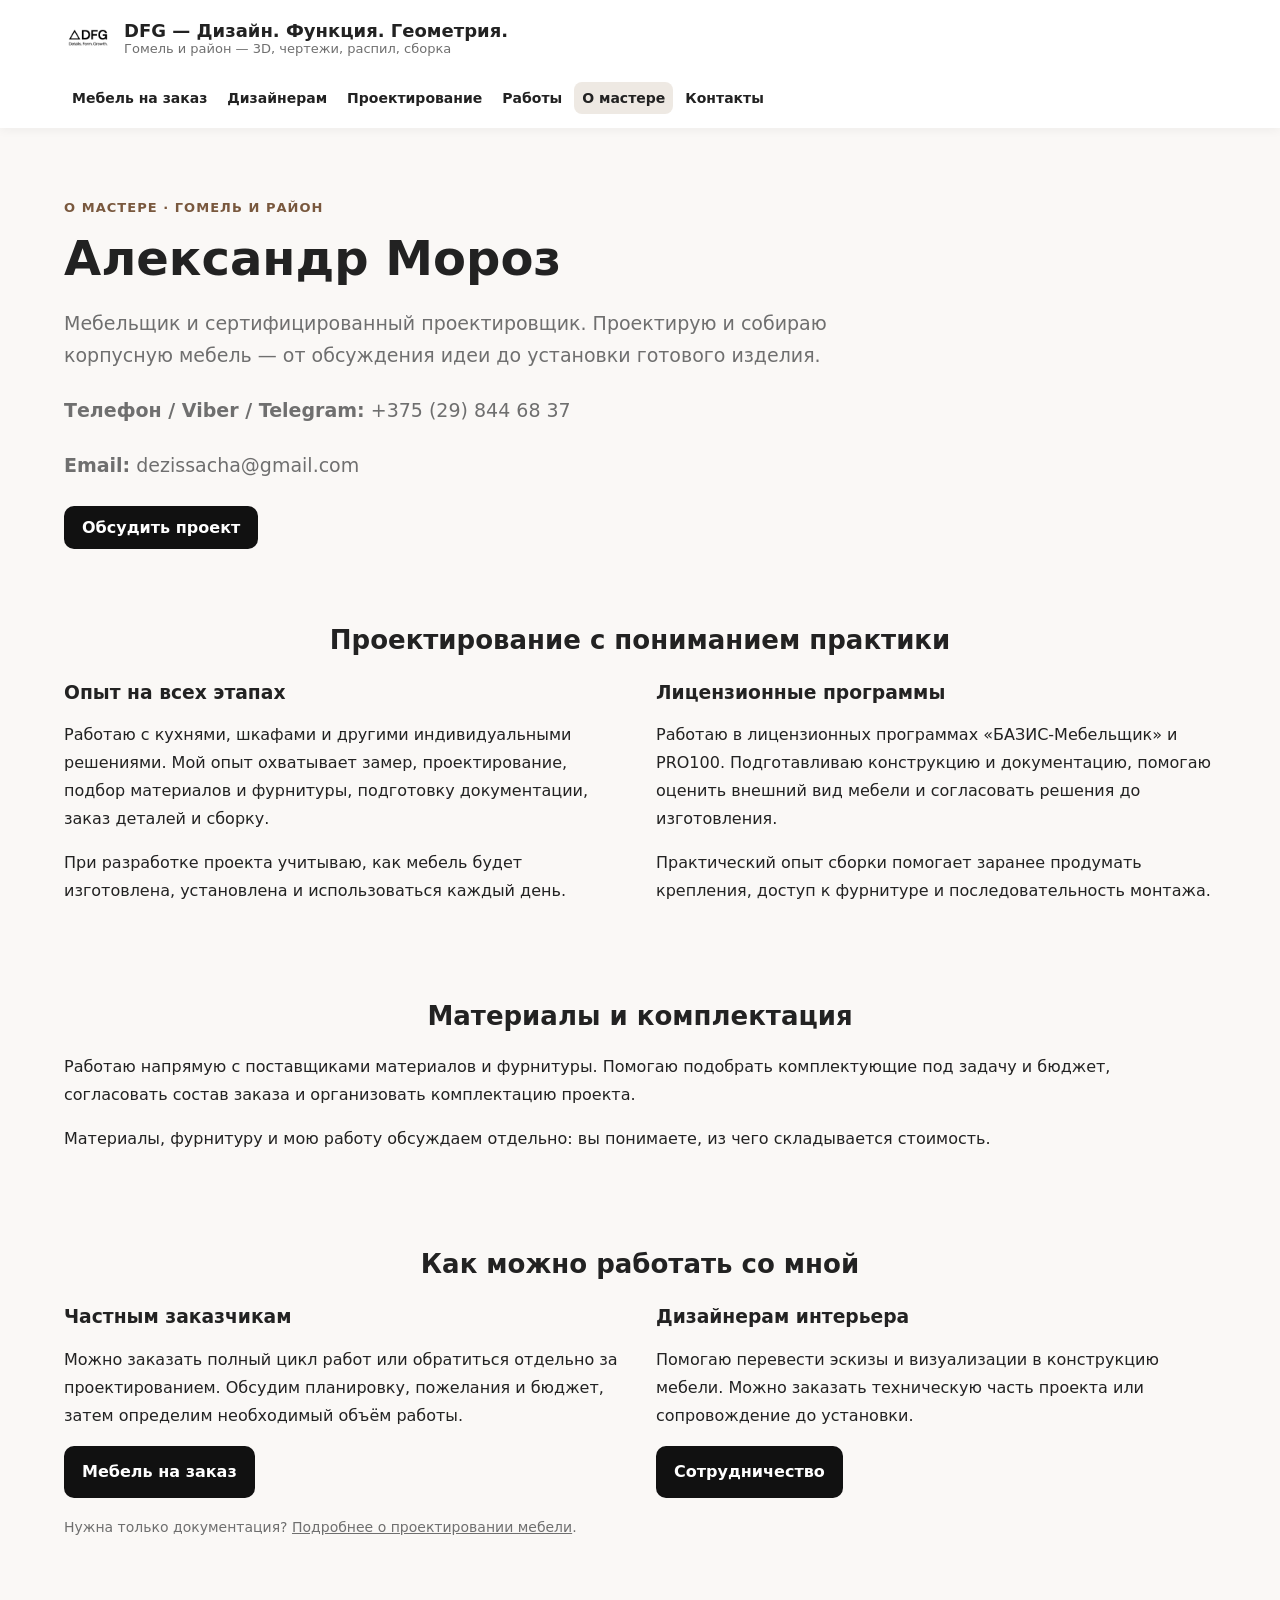
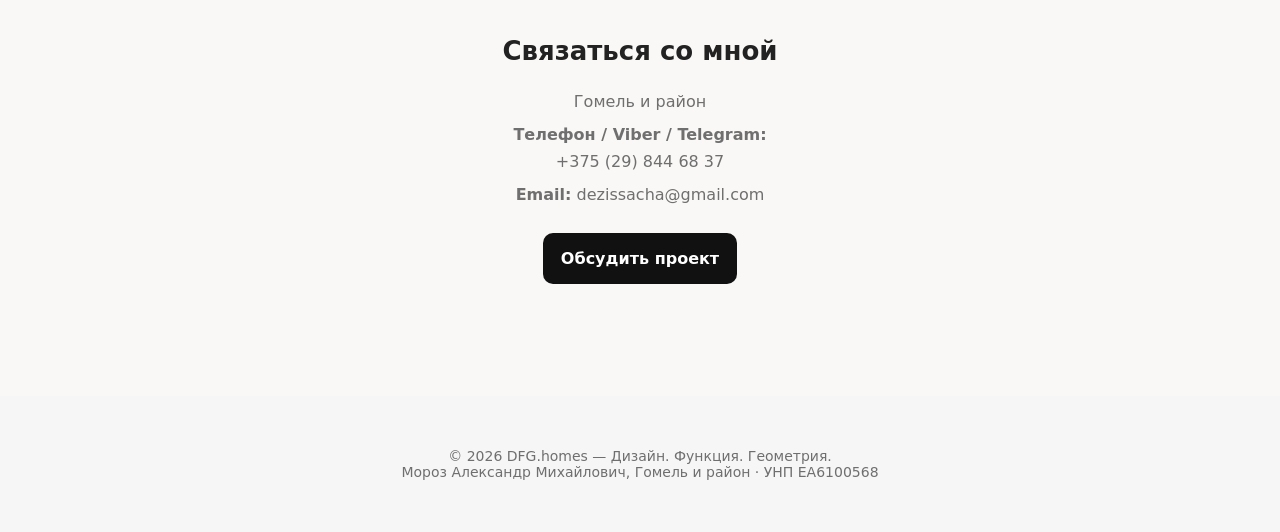
==== site/about.html @ 0e9fcd1b "Restore direct contact navigation and prominent profile contacts" ====
<!doctype html>
<html lang="ru">
<head>
  <meta charset="utf-8" />
  <meta name="viewport" content="width=device-width,initial-scale=1" />
  <title>О мастере и контакты — DFG.homes</title>
  <meta name="description" content="Александр Мороз — мебельщик и сертифицированный проектировщик. Проектирование и сборка мебели в Гомеле и районе. Контакты и подход к работе." />

  <meta name="keywords" content="кухни Гомель, мебель под заказ, кухни на заказ Гомель, корпусная мебель, дизайн кухни, распил, сборка мебели, МДФ, мебель МДФ">

  <meta property="og:title" content="О мастере и контакты — DFG.homes">
  <meta property="og:description" content="Александр Мороз — мебельщик и сертифицированный проектировщик. Проектирование и сборка мебели в Гомеле и районе. Контакты и подход к работе.">
  <meta property="og:image" content="https://dfg.homes/img/dfg_logo.png">
  <meta property="og:url" content="https://dfg.homes/about.html">
  <meta property="og:type" content="website">
  <meta name="robots" content="noindex, follow">

  <!-- favicon -->
  <link rel="icon" type="image/png" href="/favicon-96x96.png" sizes="96x96" />
  <link rel="icon" type="image/svg+xml" href="/favicon.svg" />
  <link rel="shortcut icon" href="/favicon.ico" />
  <link rel="apple-touch-icon" sizes="180x180" href="/apple-touch-icon.png" />

  <script type="application/ld+json">
  {
    "@context": "https://schema.org",
    "@type": "LocalBusiness",
    "name": "DFG — Кухни на заказ в Гомеле",
    "image": "https://dfg.homes/img/dfg_logo.png",
    "url": "https://dfg.homes",
    "telephone": "+375298446837",
    "address": {
      "@type": "PostalAddress",
      "addressLocality": "Гомель",
      "addressCountry": "BY"
    },
    "priceRange": "$$",
    "description": "Индивидуальные кухни и корпусная мебель на заказ: проектирование, распил, сборка. Работаем в Гомеле и районе.",
    "openingHours": "Mo-Sa 08:00-22:00"
  }
  </script>

  <link rel="stylesheet" href="style.css?v=9d75a721176b">
</head>

<body>
<header>
  <div class="header-inner container">
    <a class="brand" href="index.html" aria-label="DFG — на главную">
      <img src="img/dfg_logo.png" alt="DFG — Дизайн. Функция. Геометрия.">
      <div>
        <div class="title">DFG — Дизайн. Функция. Геометрия.</div>
        <div class="subtitle">Гомель и район — 3D, чертежи, распил, сборка</div>
      </div>
    </a>
    <nav aria-label="Основная навигация">
      <a href="custom.html">Мебель на заказ</a>
      <a href="designers.html">Дизайнерам</a>
      <a href="design.html">Проектирование</a>
      <a href="index.html#portfolio">Работы</a>
      <a href="about.html" aria-current="page">О мастере</a>
      <a href="#contact">Контакты</a>
    </nav>
  </div>
</header>
<main class="container">
  <section class="page-intro">
    <p class="eyebrow">О мастере · Гомель и район</p>
    <h1>Александр Мороз</h1>
    <p>Мебельщик и сертифицированный проектировщик. Проектирую и собираю корпусную мебель — от обсуждения идеи до установки готового изделия.</p>
    <div class="copy">
      <p><strong>Телефон / Viber / Telegram:</strong> <a href="tel:+375298446837">+375 (29) 844 68 37</a></p>
      <p><strong>Email:</strong> <a href="mailto:dezissacha@gmail.com">dezissacha@gmail.com</a></p>
    </div>
    <a class="btn" href="#contact">Обсудить проект</a>
  </section>

  <section aria-labelledby="experience-title">
    <h2 id="experience-title">Проектирование с пониманием практики</h2>
    <div class="two-column copy">
      <div>
        <h3>Опыт на всех этапах</h3>
        <p>Работаю с кухнями, шкафами и другими индивидуальными решениями. Мой опыт охватывает замер, проектирование, подбор материалов и фурнитуры, подготовку документации, заказ деталей и сборку.</p>
        <p>При разработке проекта учитываю, как мебель будет изготовлена, установлена и использоваться каждый день.</p>
      </div>
      <div>
        <h3>Лицензионные программы</h3>
        <p>Работаю в лицензионных программах «БАЗИС-Мебельщик» и PRO100. Подготавливаю конструкцию и документацию, помогаю оценить внешний вид мебели и согласовать решения до изготовления.</p>
        <p>Практический опыт сборки помогает заранее продумать крепления, доступ к фурнитуре и последовательность монтажа.</p>
      </div>
    </div>
  </section>

  <section aria-labelledby="suppliers-title">
    <h2 id="suppliers-title">Материалы и комплектация</h2>
    <div class="copy">
      <p>Работаю напрямую с поставщиками материалов и фурнитуры. Помогаю подобрать комплектующие под задачу и бюджет, согласовать состав заказа и организовать комплектацию проекта.</p>
      <p>Материалы, фурнитуру и мою работу обсуждаем отдельно: вы понимаете, из чего складывается стоимость.</p>
    </div>
  </section>

  <section aria-labelledby="formats-title">
    <h2 id="formats-title">Как можно работать со мной</h2>
    <div class="two-column copy">
      <div>
        <h3>Частным заказчикам</h3>
        <p>Можно заказать полный цикл работ или обратиться отдельно за проектированием. Обсудим планировку, пожелания и бюджет, затем определим необходимый объём работы.</p>
        <p><a class="btn" href="custom.html">Мебель на заказ</a></p>
      </div>
      <div>
        <h3>Дизайнерам интерьера</h3>
        <p>Помогаю перевести эскизы и визуализации в конструкцию мебели. Можно заказать техническую часть проекта или сопровождение до установки.</p>
        <p><a class="btn" href="designers.html">Сотрудничество</a></p>
      </div>
    </div>
    <p class="note">Нужна только документация? <a href="design.html"><u>Подробнее о проектировании мебели</u></a>.</p>
  </section>
<section id="contact">
    <h2>Связаться со мной</h2>
    <div class="contact-wrap">
      <p>Гомель и район</p>
      <p><strong>Телефон / Viber / Telegram:</strong><br> <a href="tel:+375298446837">+375 (29) 844 68 37</a>
</p>
      <p><strong>Email:</strong> <a href="mailto:dezissacha@gmail.com">dezissacha@gmail.com</a>
</p>

      <button class="btn" id="open-form" style="margin-top:18px;">Обсудить проект</button>
    </div>
  </section>
</main>
<!-- MODAL -->
<div id="callback-modal" class="modal" role="dialog" aria-modal="true" aria-label="Заказать звонок">
  <div class="modal-content">

    <div class="modal-header">Заказать звонок</div>
    <button class="modal-close" id="close-form" aria-label="Закрыть">×</button>

    <h3 id="modal-title" style="display:none;">
</h3>
    <div id="modal-message" style="display:none; text-align:center; font-size:17px; margin-bottom:12px;">
</div>

    <form id="callback-form" class="modal-form">
        <input type="hidden" name="access_key" value="6b357ccf-6173-467a-af4d-17d873c3c2f2">
        <input type="text" name="name" id="name-field" aria-label="Ваше имя" autocomplete="name" placeholder="Ваше имя">
        <input type="tel" name="phone" id="phone-input" aria-label="Ваш телефон" autocomplete="tel" placeholder="Ваш телефон" required>
        <div id="phone-error" style="display:none; color:#b00020; font-size:14px; margin-top:-8px; margin-bottom:8px;">
</div>
        <textarea aria-label="Комментарий" name="message" placeholder="Комментарий" maxlength="10000"></textarea>
    </form>

    <div class="modal-submit-bar">
        <button id="submit-btn" type="submit" form="callback-form" class="btn submit-btn">Отправить</button>
        <button id="close-after-submit" class="btn" style="display:none;">Закрыть</button>
    </div>

  </div>
</div>

<footer>
  <div class="container">
    © 2026 DFG.homes — Дизайн. Функция. Геометрия.<br>
    Мороз Александр Михайлович, Гомель и район · УНП EA6100568
  </div>
</footer>

<script src="site.js?v=1a0e7bea8376" defer></script>
</body>
</html>
---- site/style.css ----
:root{
      --bg:#faf8f6;
      --text:#222;
      --muted:#6f6f6f;
      --accent:#111;
      --maxw:1200px;
    }
    *{box-sizing:border-box;margin:0;padding:0}
    body{font-family:Inter, system-ui, -apple-system, "Segoe UI", Roboto, "Helvetica Neue", Arial; color:var(--text); background:var(--bg);}
    a{color:inherit;text-decoration:none}

    .container{max-width:var(--maxw);margin:0 auto;padding:24px;}

    /* HEADER */
    header{position:fixed;top:0;left:0;right:0;background:rgba(255,255,255,0.97);backdrop-filter:blur(8px);box-shadow:0 2px 10px rgba(0,0,0,0.05);z-index:40;}
    .header-inner{display:flex;align-items:center;justify-content:space-between;gap:20px;max-width:var(--maxw);margin:0 auto;padding:14px 24px;}
    .brand{display:flex;align-items:center;gap:12px;flex:1;}
    .brand img{height:48px;width:auto;}
    .brand .title{font-weight:700;font-size:18px;}
    .brand .subtitle{font-size:13px;color:var(--muted);}
    nav{display:flex;gap:12px;align-items:center;flex-wrap:wrap;justify-content:flex-end;}
    nav a{padding:8px 12px;border-radius:8px;font-weight:600;}

    @media (max-width: 700px) {
      .header-inner {
        flex-direction: column;
        align-items: center;
        text-align: center;
        gap: 10px;
      }

      nav {
        justify-content: center;
        width: 100%;
      }

      nav a {
        padding: 6px 10px;
        font-size: 16px;
      }

      .brand {
        justify-content: center;
      }
    }

    /* HERO */
    .hero{height:88vh;min-height:520px;display:flex;align-items:center;position:relative;color:#fff;margin-top:84px;}
    .hero-bg{position:absolute;inset:0;background-size:cover;background-position:center;filter:saturate(1);}
    .hero-inner{max-width:var(--maxw);margin:0 auto;padding:48px;position:relative;}
    .hero h1{font-size:40px;line-height:1.1;margin-bottom:16px;}
    .hero p{font-size:18px;max-width:60ch;margin-bottom:24px;}
    .btn{background:var(--accent);color:#fff;padding:12px 18px;border-radius:10px;border:0;font-weight:700;cursor:pointer;}
    .btn.secondary{background:transparent;border:1px solid rgba(255,255,255,0.3);color:#fff;}

    main{padding:36px 0 80px;}
    section{padding:48px 0;}
    h2{font-size:26px;text-align:center;margin-bottom:22px;}
    .lead{max-width:900px;margin:0 auto 24px;color:var(--muted);text-align:center;line-height:1.6;}

    /* GRID */
    .steps{max-width:980px;margin:0 auto;display:grid;grid-template-columns:repeat(auto-fit,minmax(220px,1fr));gap:16px;}
    .step{background:#fff;border-radius:10px;padding:18px;box-shadow:0 6px 22px rgba(0,0,0,0.04);}
    .step h3{margin-bottom:8px;font-size:16px;}
    .step p{color:var(--muted);font-size:14px;}

   .why{
      max-width:980px;
      margin:0 auto;
      display:grid;
      grid-template-columns:repeat(auto-fit,minmax(220px,1fr));
      gap:16px;
    }
    .why-item{background:#fff;padding:16px;border-radius:10px;box-shadow:0 6px 18px rgba(0,0,0,0.03);text-align:center;}
    .why-item p{margin-top:8px;color:var(--muted);font-size:14px;}

    .portfolio-grid{display:grid;grid-template-columns:repeat(auto-fit,minmax(260px,1fr));gap:14px;max-width:1200px;margin:0 auto;}
    .portfolio-item{background:#fff;border-radius:10px;overflow:hidden;box-shadow:0 6px 22px rgba(0,0,0,0.04);}
    .portfolio-item img{width:100%;height:100%;object-fit:cover;display:block;}
    .caption{padding:10px;color:var(--muted);font-size:14px;}

    /* CONTACT */
    .contact-wrap{max-width:900px;margin:0 auto;text-align:center;}
    .contact-wrap p{margin:6px 0;color:var(--muted);}
    .small{font-size:13px;color:var(--muted);}

    footer{background:#f6f6f6;padding:28px 0;margin-top:40px;color:var(--muted);font-size:14px;text-align:center;}

    html {
      scroll-padding-top: var(--header-offset, 10px);
    }

    /* MODAL */
    .modal{
      position:fixed;
      inset:0;
      background:rgba(0,0,0,0.55);
      display:none;
      align-items:center;
      justify-content:center;
      padding:20px;
      z-index:999;
      opacity:0;
      transition:opacity .15s ease-out;
    }
    .modal.show{
      display:flex;
      opacity:1;
    }
    .modal-content{
      background:#fff;
      padding:28px;
      border-radius:14px;
      width:100%;
      max-width:420px;
      box-shadow:0 8px 40px rgba(0,0,0,0.25);
      position:relative;
      transform:translateY(10px);
      transition:transform .15s ease-out;
    }
    .modal.show .modal-content{
      transform:translateY(0);
    }
    .modal-content h3{
      text-align:center;
      margin-bottom:16px;
      font-size:22px;
    }
    .modal-content input,
    .modal-content textarea{
      width:100%;
      padding:12px;
      margin-bottom:12px;
      border-radius:8px;
      border:1px solid #ddd;
      font-size:15px;
    }
    .modal-close{
      position:absolute;
      top:10px;
      right:12px;
      font-size:26px;
      background:none;
      border:none;
      color:#666;
      cursor:pointer;
    }

    .submit-btn {
      width: 100%;
      padding: 14px;
      font-size: 17px;
      border-radius: 10px;
      font-weight: 700;
    }

    #close-after-submit {
      width: 100%;
    }

    .input-error {
      border-color: #b00020 !important;
      background: #ffecec;
    }

    @media (min-width: 701px) {
      .modal-header {
        display: none !important;
      }

    }

    /* MOBILE FULLSCREEN MODAL */
    @media(max-width:700px){

      body.modal-open {
        overflow: hidden;
        height: 100dvh;
      }

      .modal{
        padding:0;
      }

      .modal-content{
        width:100%;
        height:100vh;
        height:100dvh;
        max-width:none;
        border-radius:0;
        padding:70px 20px 0;
        display:flex;
        flex-direction:column;
        box-shadow:none;
        overflow:hidden;
        position:relative;
        animation:modalSlideUp .22s ease-out;
      }

      @keyframes modalSlideUp{
        from{transform:translateY(40px);opacity:0}
        to{transform:translateY(0);opacity:1}
      }

      /* FIXED TOP BAR */
      .modal-header{
        position:fixed;
        top:0;
        left:0;
        right:0;
        height:60px;
        background:#fff;
        display:flex;
        align-items:center;
        justify-content:center;
        font-size:20px;
        font-weight:700;
        z-index:1001;
        border-bottom:1px solid #eee;
      }

      .modal-close{
        position:fixed;
        top:14px;
        right:16px;
        font-size:34px;
        z-index:1002;
      }

      /* BOTTOM ACTION BAR */
      .modal-submit-bar{
        flex-shrink:0;
        margin:0 -20px;
        background:#fff;
        padding:14px 20px;
        padding-bottom:max(14px, env(safe-area-inset-bottom));
        border-top:1px solid #eee;
        z-index:1001;
      }

      .modal-submit-bar button{
        width:100%;
        padding:14px;
        background:#111;
        color:#fff;
        border-radius:10px;
        font-size:17px;
        font-weight:700;
      }

      .modal-form {
        display:flex;
        flex-direction:column;
        flex:1;
        min-height:0;
        overflow-y:auto;
      }

    /* Поля имени и телефона — фиксированные */
    .modal-form input {
      flex: 0 0 auto;
    }

    /* Комментарий растягивается */
    .modal-form textarea {
      flex: 1 1 auto;
      min-height: 80px;
      resize: none;
      overflow-y: auto;
    }
    }

/* Shared navigation and service pages */
header { position:sticky; }
.header-inner { flex-wrap:wrap; }
.brand { flex:none; }
nav { gap:4px; }
nav a { font-size:14px; padding:8px; }
nav a[aria-current="page"] { background:#eee9e3; }
.hero { margin-top:0; }
.hero-inner { z-index:2; }
.btn { display:inline-block; text-align:center; font:inherit; font-weight:700; }
a:focus-visible, button:focus-visible, input:focus-visible, textarea:focus-visible { outline:3px solid #93643c; outline-offset:4px; }
.portfolio-item img { height:300px; }
.service-grid { display:grid; grid-template-columns:repeat(3,minmax(0,1fr)); gap:20px; }
.service-card { background:#fff; border:1px solid #e8e2dc; border-radius:12px; padding:28px; display:flex; flex-direction:column; align-items:flex-start; gap:18px; }
.service-card h3 { font-size:22px; }
.service-card p { color:var(--muted); line-height:1.65; flex:1; }
.service-card .btn { margin-top:auto; }
.page-intro { padding:48px 0 28px; max-width:850px; }
.eyebrow { color:#79583e; font-size:13px; font-weight:700; letter-spacing:.08em; text-transform:uppercase; margin-bottom:16px; }
.page-intro h1 { font-size:clamp(30px,4vw,48px); line-height:1.15; margin-bottom:22px; }
.page-intro p:not(.eyebrow) { color:var(--muted); font-size:19px; line-height:1.65; margin-bottom:24px; }
.two-column { display:grid; grid-template-columns:1fr 1fr; gap:32px; align-items:start; }
.copy { line-height:1.75; }
.copy p + p { margin-top:16px; }
.copy h3 { margin-bottom:12px; }
.detail-list { padding-left:22px; line-height:1.8; }
.price-list { background:#fff; padding:12px 24px; border-radius:12px; }
.price-list div { display:flex; justify-content:space-between; gap:24px; padding:20px 0; border-bottom:1px solid #eee; }
.price-list div:last-child { border:0; }
.price-list dt { line-height:1.5; }
.price-list dd { white-space:nowrap; font-weight:700; }
.note { color:var(--muted); font-size:14px; line-height:1.7; margin-top:18px; }
.steps p { line-height:1.6; }
.contact-wrap { line-height:1.7; }
@media(max-width:900px) {
 .header-inner { justify-content:center; gap:12px; }
 nav { justify-content:center; }
 .service-grid { grid-template-columns:1fr; }
}
@media(max-width:700px) {
 .header-inner { padding:12px 16px; }
 .brand .title { font-size:15px; }
 .brand .subtitle { font-size:11px; }
 .brand img { height:40px; }
 nav a { font-size:12px; padding:6px; }
 .container { padding-left:20px; padding-right:20px; }
 .hero { height:auto; min-height:520px; }
 .hero-inner { padding:40px 24px; }
 .hero h1 { font-size:30px; }
 .hero p { font-size:17px; line-height:1.6; }
 .two-column { grid-template-columns:1fr; }
 .portfolio-grid { grid-template-columns:1fr; }
 .price-list { padding:8px 16px; }
 .price-list div { flex-wrap:wrap; gap:8px; }
 section { padding:32px 0; }
}

/* Allow text and navigation to shrink within narrow screens. */
.hero-inner { width:100%; min-width:0; }
.brand { min-width:0; max-width:100%; }
.brand > div { min-width:0; }
nav { min-width:0; max-width:100%; }
@media(max-width:700px) {
 .brand .title, .brand .subtitle { overflow-wrap:anywhere; }
 .header-inner { align-items:stretch; }
 .brand { justify-content:center; }
}

body.modal-open { overflow:hidden; }
.modal-content { max-height:100%; overflow-y:auto; }

/* Portfolio: photographs and descriptions without decorative boxes. */
.featured-projects { display:grid; grid-template-columns:repeat(2,minmax(0,1fr)); gap:40px 28px; }
.featured-project { min-width:0; }
.featured-project-wide { grid-column:1 / -1; display:grid; grid-template-columns:1.3fr 1fr; align-items:center; gap:36px; }
.project-photo { display:block; position:relative; background:#eae6e0; overflow:hidden; }
.project-photo img { display:block; width:100%; height:100%; aspect-ratio:4 / 3; object-fit:contain; transition:transform .2s ease; }
.project-photo:hover img { transform:scale(1.02); }
.photo-hint { position:absolute; bottom:14px; right:14px; padding:7px 12px; border-radius:4px; background:rgba(255,255,255,.94); color:#222; font-size:12px; }
.project-copy { padding-top:24px; }
.featured-project-wide .project-copy { padding:0; }
.project-copy h3 { font-size:24px; line-height:1.3; margin-bottom:14px; }
.project-copy p:not(.eyebrow) { line-height:1.75; color:#555; }
.project-copy .project-detail { margin-top:16px; font-size:14px; }
.gallery-heading { font-size:22px; margin:48px 0 24px; }
.project-gallery { display:grid; grid-template-columns:repeat(3,minmax(0,1fr)); gap:28px 20px; }
.project-gallery figure { min-width:0; }
.project-gallery figcaption { font-size:14px; line-height:1.5; margin-top:12px; color:#555; }
.service-visual { display:grid; grid-template-columns:1.2fr 1fr; gap:40px; align-items:center; }
.visual-copy h2 { text-align:left; margin-bottom:18px; }
.visual-copy p { line-height:1.75; color:#555; }
/* Numbered stages and quiet text columns replace repeated cards. */
.steps { list-style:none; counter-reset:stage; gap:28px; }
.step { counter-increment:stage; background:transparent; box-shadow:none; border-radius:0; padding:0; border-top:1px solid #d9d2c9; padding-top:18px; }
.step::before { content:counter(stage, decimal-leading-zero); display:block; color:#79583e; font-size:14px; margin-bottom:20px; }
.step p { font-size:15px; }
.why { gap:28px; }
.why-item { background:transparent; box-shadow:none; border-radius:0; padding:0; text-align:left; }
.why-item strong { font-size:18px; }
.why-item p { line-height:1.7; font-size:15px; }
/* Native modal provides Escape handling and keeps keyboard focus inside. */
.photo-viewer { border:0; width:min(1100px, calc(100% - 32px)); max-width:none; max-height:calc(100dvh - 32px); margin:auto; background:#faf8f6; color:#222; padding:20px; overflow:auto; }
.photo-viewer::backdrop { background:rgba(0,0,0,.85); }
.viewer-toolbar, .viewer-navigation { display:flex; justify-content:space-between; align-items:center; gap:16px; }
.photo-viewer button { font:inherit; padding:10px 14px; border:1px solid #d9d2c9; background:transparent; border-radius:4px; cursor:pointer; }
.photo-viewer figure { margin:16px 0; }
.photo-viewer figure img { display:block; width:100%; height:min(65dvh, 760px); object-fit:contain; }
.photo-viewer figcaption { text-align:center; line-height:1.5; margin-top:16px; }
body.image-open { overflow:hidden; }
@media(max-width:700px) {
 .featured-projects, .featured-project-wide, .service-visual { grid-template-columns:1fr; gap:28px; }
 .featured-project-wide { gap:0; }
 .featured-project-wide .project-copy { padding-top:24px; }
 .project-gallery { grid-template-columns:repeat(2,minmax(0,1fr)); gap:24px 14px; }
 .project-gallery .photo-hint { display:none; }
 .project-copy h3 { font-size:22px; }
 .photo-viewer { width:calc(100% - 16px); padding:14px; max-height:calc(100dvh - 16px); }
 .steps { grid-template-columns:1fr; }
 .step::before { margin-bottom:12px; }
}
@media(prefers-reduced-motion:reduce) { .project-photo img { transition:none; } }

.viewer-navigation[hidden] { display:none; }
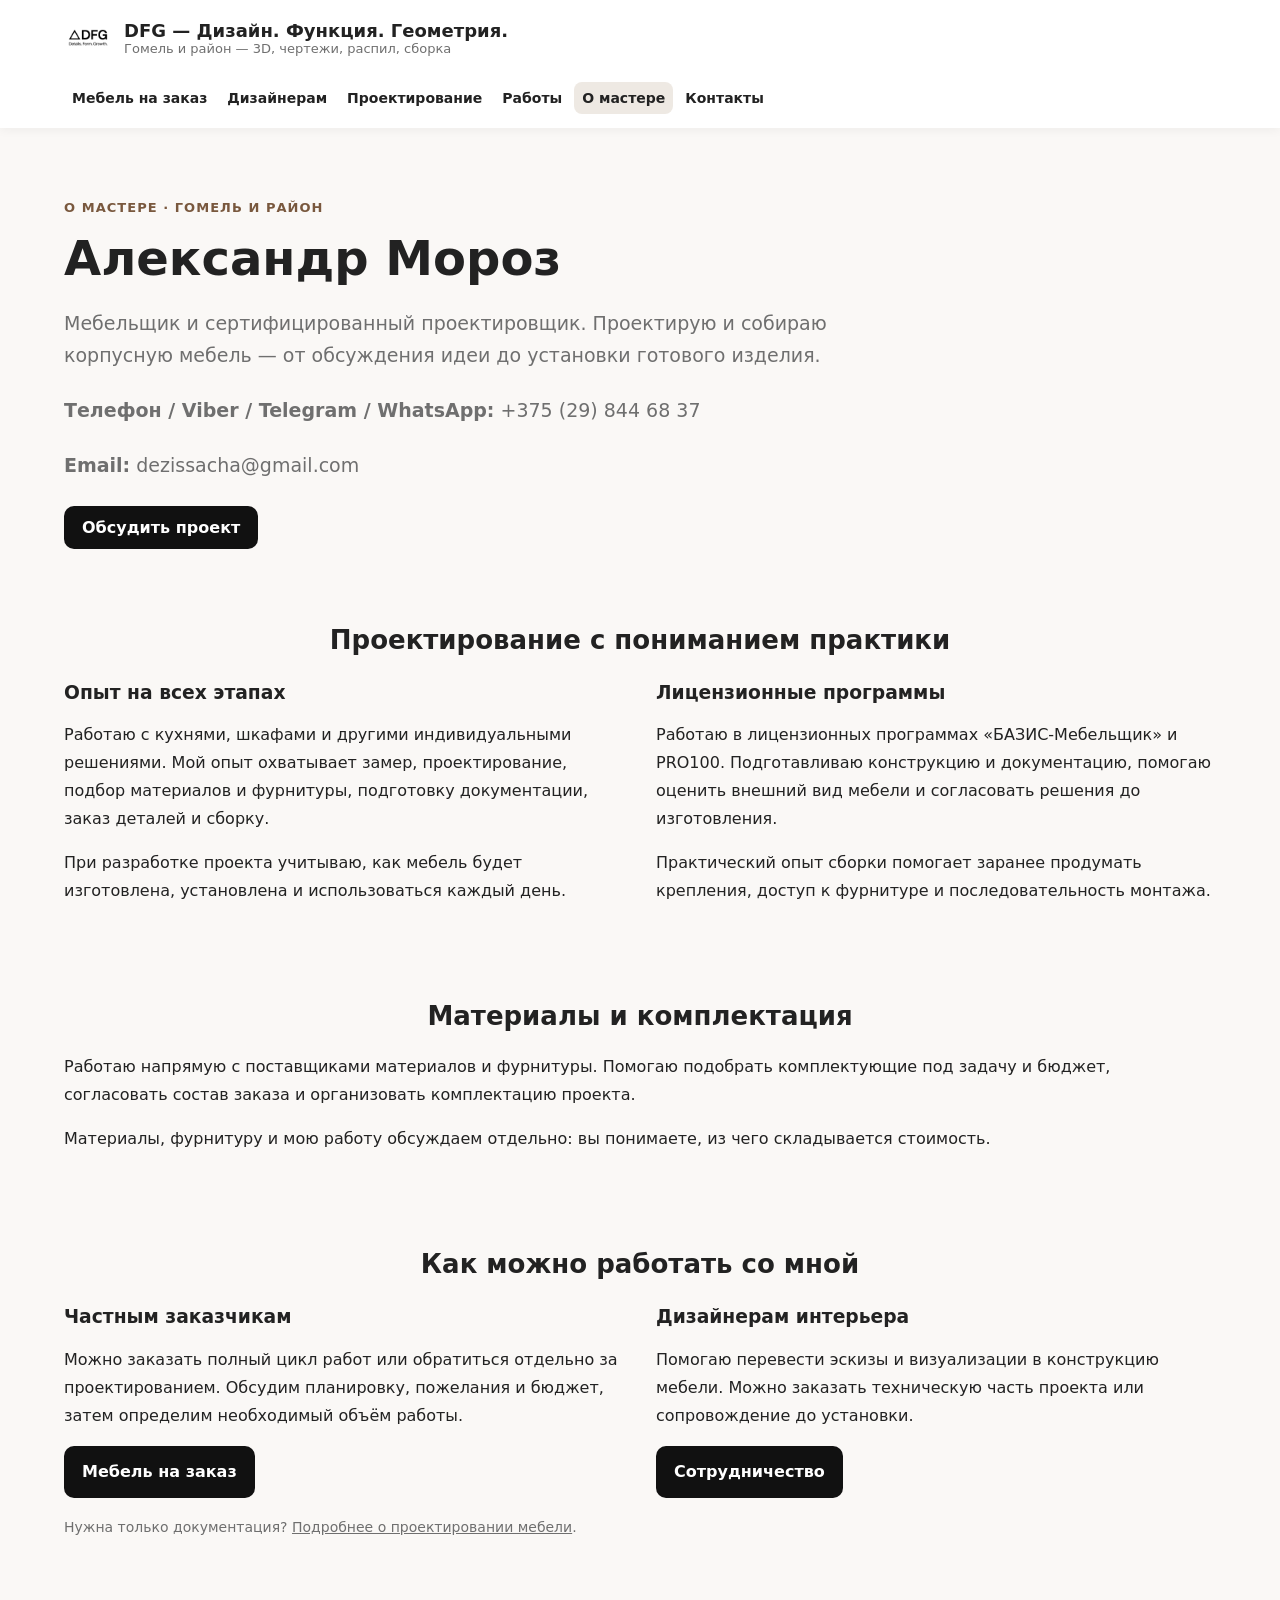
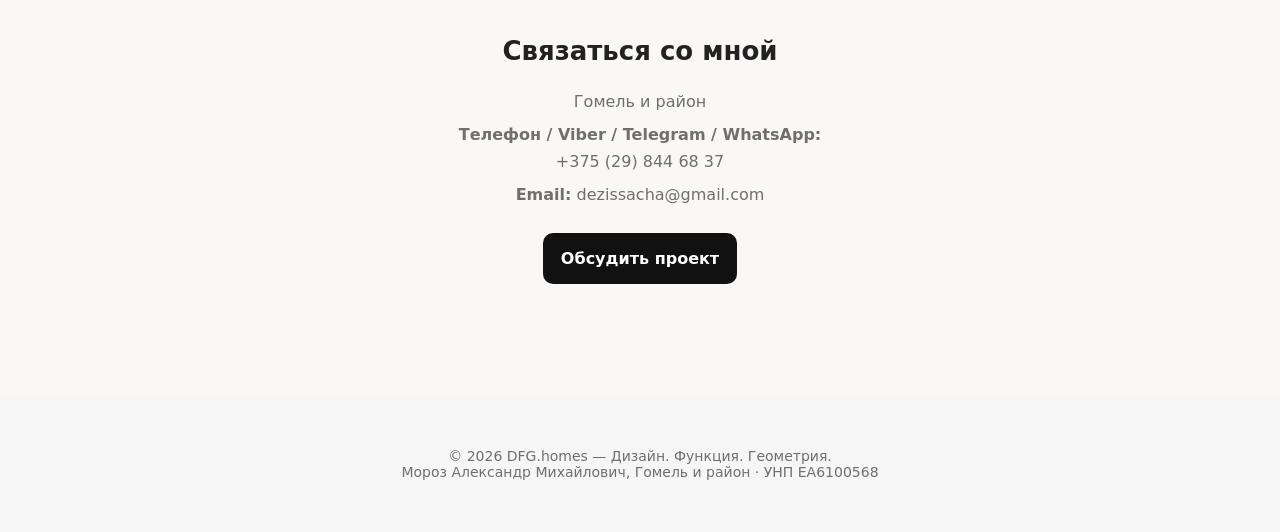
==== commit 4324ab03: "Mention WhatsApp in contact details" ====
--- a/site/about.html
+++ b/site/about.html
@@ -69,7 +69,7 @@
     <h1>Александр Мороз</h1>
     <p>Мебельщик и сертифицированный проектировщик. Проектирую и собираю корпусную мебель — от обсуждения идеи до установки готового изделия.</p>
     <div class="copy">
-      <p><strong>Телефон / Viber / Telegram:</strong> <a href="tel:+375298446837">+375 (29) 844 68 37</a></p>
+      <p><strong>Телефон / Viber / Telegram / WhatsApp:</strong> <a href="tel:+375298446837">+375 (29) 844 68 37</a></p>
       <p><strong>Email:</strong> <a href="mailto:dezissacha@gmail.com">dezissacha@gmail.com</a></p>
     </div>
     <a class="btn" href="#contact">Обсудить проект</a>
@@ -119,7 +119,7 @@
     <h2>Связаться со мной</h2>
     <div class="contact-wrap">
       <p>Гомель и район</p>
-      <p><strong>Телефон / Viber / Telegram:</strong><br> <a href="tel:+375298446837">+375 (29) 844 68 37</a>
+      <p><strong>Телефон / Viber / Telegram / WhatsApp:</strong><br> <a href="tel:+375298446837">+375 (29) 844 68 37</a>
 </p>
       <p><strong>Email:</strong> <a href="mailto:dezissacha@gmail.com">dezissacha@gmail.com</a>
 </p>
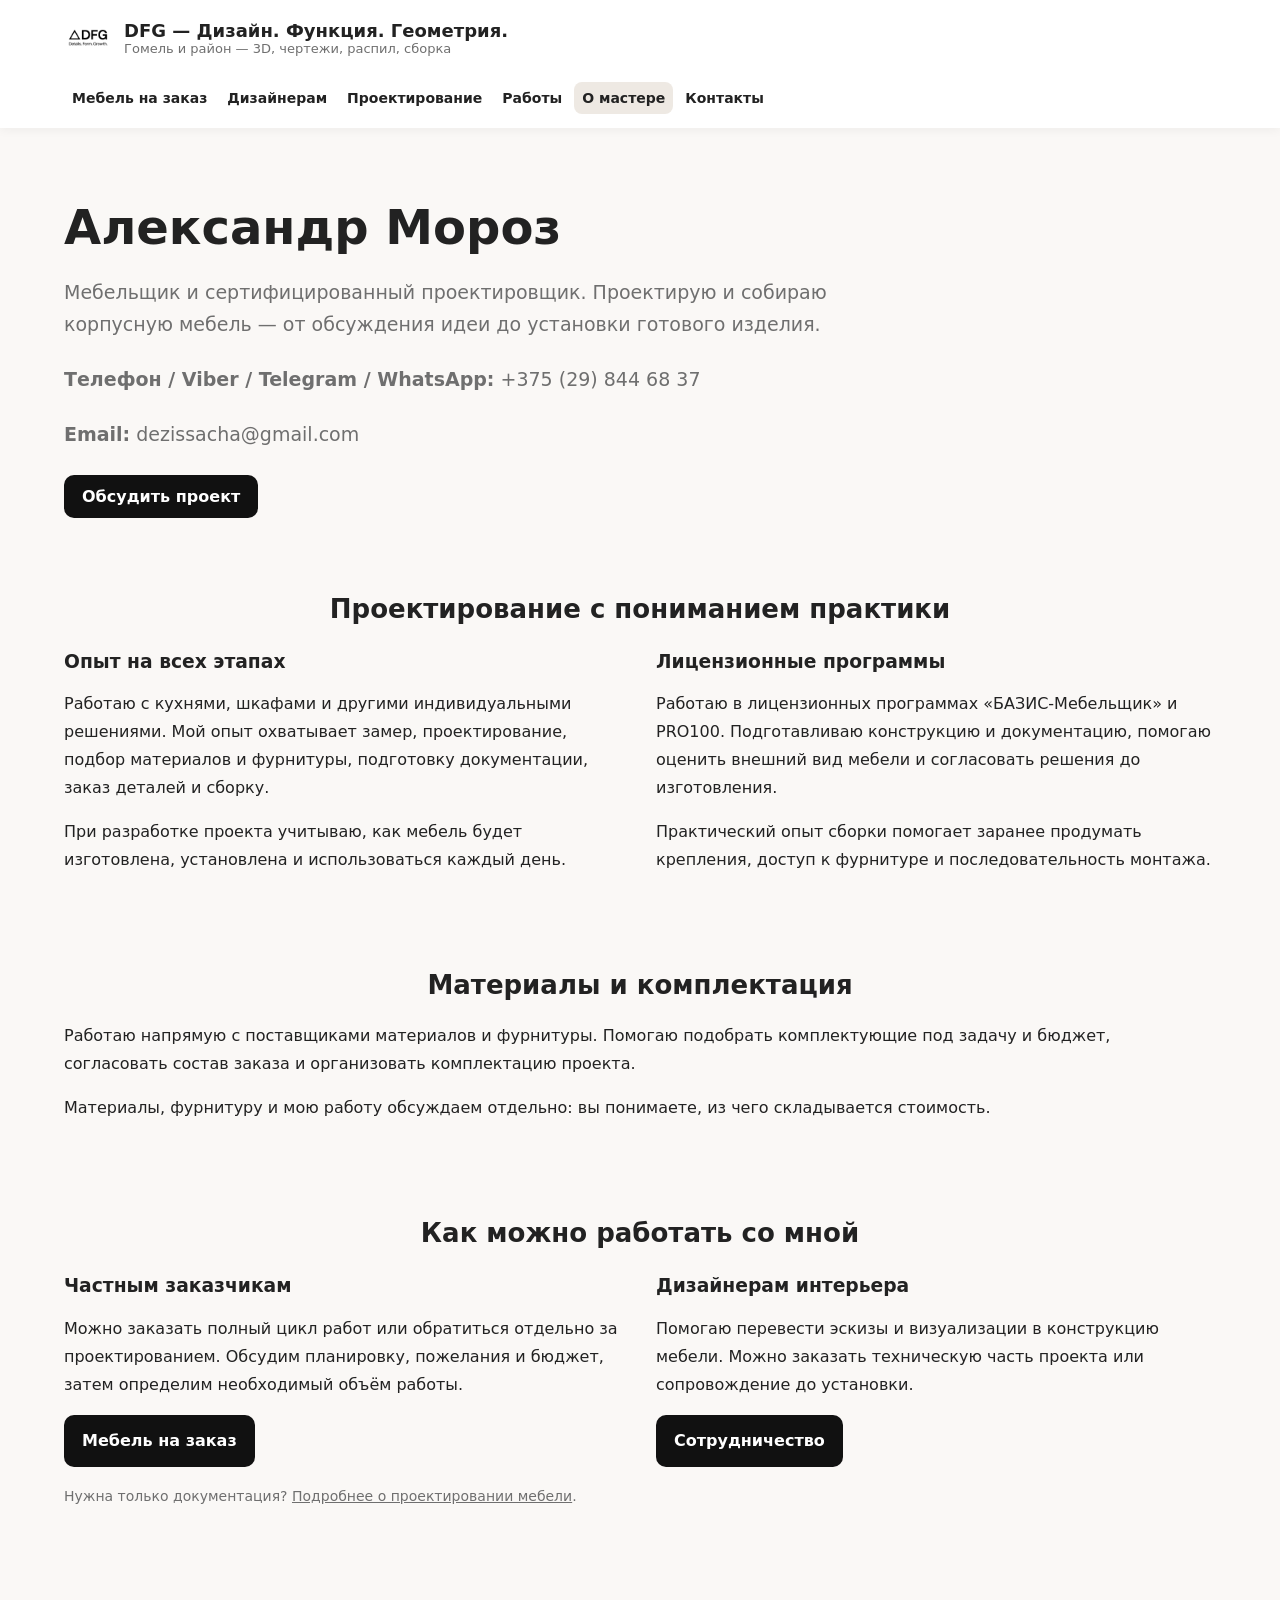
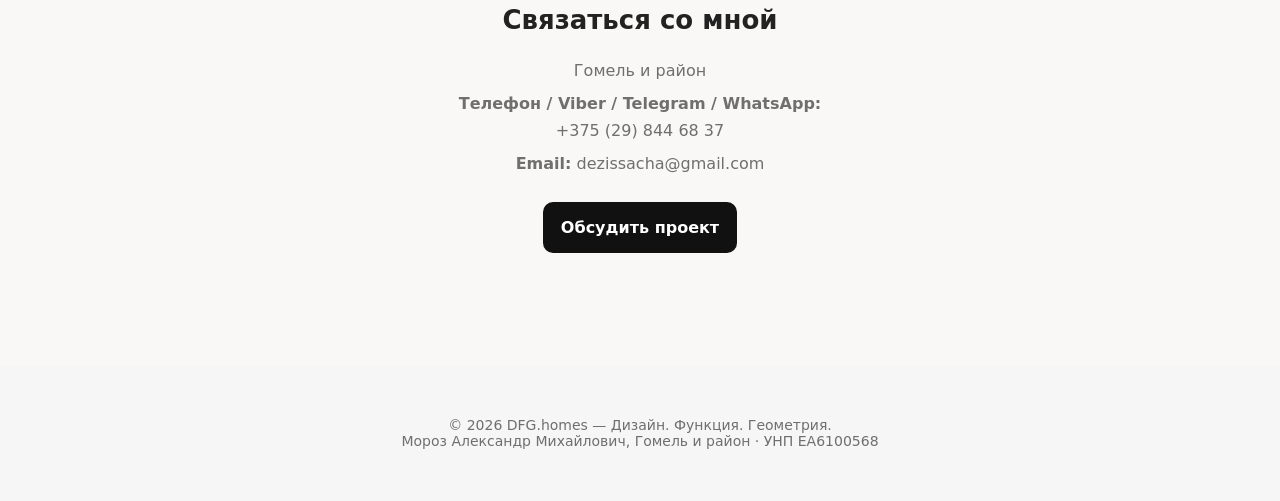
==== commit 4df13239: "Streamline page intros and integrate design deliverables into hero" ====
--- a/site/about.html
+++ b/site/about.html
@@ -40,7 +40,7 @@
   }
   </script>
 
-  <link rel="stylesheet" href="style.css?v=9d75a721176b">
+  <link rel="stylesheet" href="style.css?v=c69a9fc893e4">
 </head>
 
 <body>
@@ -65,7 +65,7 @@
 </header>
 <main class="container">
   <section class="page-intro">
-    <p class="eyebrow">О мастере · Гомель и район</p>
+
     <h1>Александр Мороз</h1>
     <p>Мебельщик и сертифицированный проектировщик. Проектирую и собираю корпусную мебель — от обсуждения идеи до установки готового изделия.</p>
     <div class="copy">
--- a/site/style.css
+++ b/site/style.css
@@ -394,3 +394,36 @@
 @media(prefers-reduced-motion:reduce) { .project-photo img { transition:none; } }
 
 .viewer-navigation[hidden] { display:none; }
+
+/* Design-page hero: a blueprint-to-visualization illustration. */
+.design-hero { height:72vh; min-height:560px; max-height:820px; }
+.design-hero .hero-bg { background-position:center; }
+.design-hero::before { content:""; position:absolute; inset:0; z-index:1; pointer-events:none; background:linear-gradient(90deg, rgba(15,23,29,.72), rgba(15,23,29,.4) 55%, rgba(15,23,29,.08)); }
+.design-hero-copy { max-width:650px; }
+.design-hero .eyebrow { color:#f0ddc7; font-size:13px; }
+.design-hero h1 { font-size:clamp(32px,4vw,48px); }
+.design-hero p { line-height:1.65; }
+.design-hero-actions { display:flex; flex-wrap:wrap; gap:12px; }
+.design-hero .btn.secondary { border-color:rgba(255,255,255,.65); }
+@media(max-width:700px) {
+ .design-hero { height:auto; min-height:560px; max-height:none; }
+ .design-hero .hero-bg { background-position:42% center; }
+ .design-hero::before { background:linear-gradient(90deg, rgba(15,23,29,.76), rgba(15,23,29,.42)); }
+}
+
+/* Project deliverables sit directly on the design hero. */
+.design-hero { height:auto; min-height:72vh; max-height:none; }
+.design-hero .hero-inner { padding:48px 24px; }
+.design-hero::before { background:linear-gradient(0deg, rgba(15,23,29,.65), transparent 75%), linear-gradient(90deg, rgba(15,23,29,.72), rgba(15,23,29,.4) 55%, rgba(15,23,29,.08)); }
+.project-inclusions { margin-top:36px; max-width:1000px; }
+.project-inclusions h2 { text-align:left; font-size:18px; margin-bottom:18px; }
+.inclusions-list { list-style:none; display:grid; grid-template-columns:repeat(3,minmax(0,1fr)); gap:28px; }
+.inclusions-list li { border-top:1px solid rgba(255,255,255,.45); padding-top:16px; }
+.inclusions-list h3 { font-size:17px; margin-bottom:8px; }
+.design-hero .inclusions-list p { font-size:15px; line-height:1.6; margin:0; color:#fff; }
+@media(max-width:700px) {
+ .design-hero .hero-inner { padding:36px 24px; }
+ .inclusions-list { grid-template-columns:1fr; gap:18px; }
+ .project-inclusions { margin-top:28px; }
+ .design-hero::before { background:linear-gradient(90deg, rgba(15,23,29,.82), rgba(15,23,29,.64)); }
+}
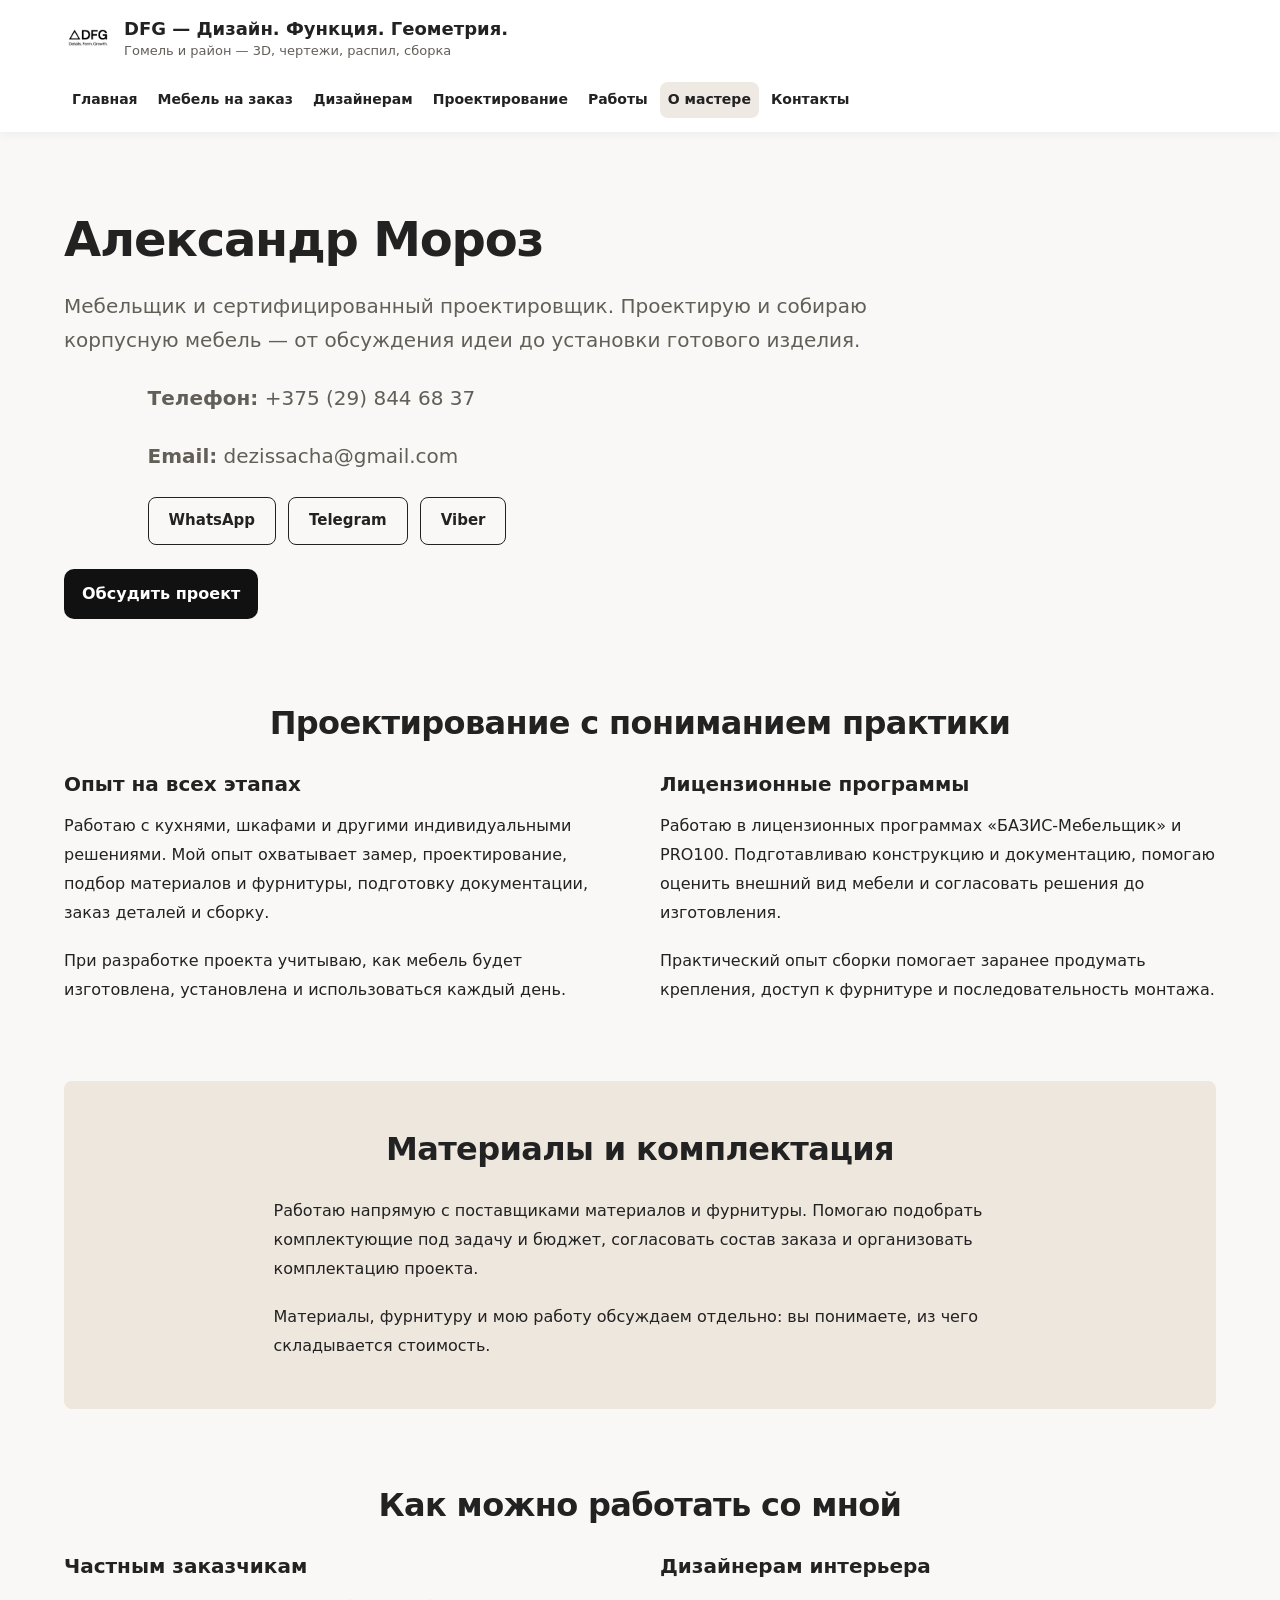
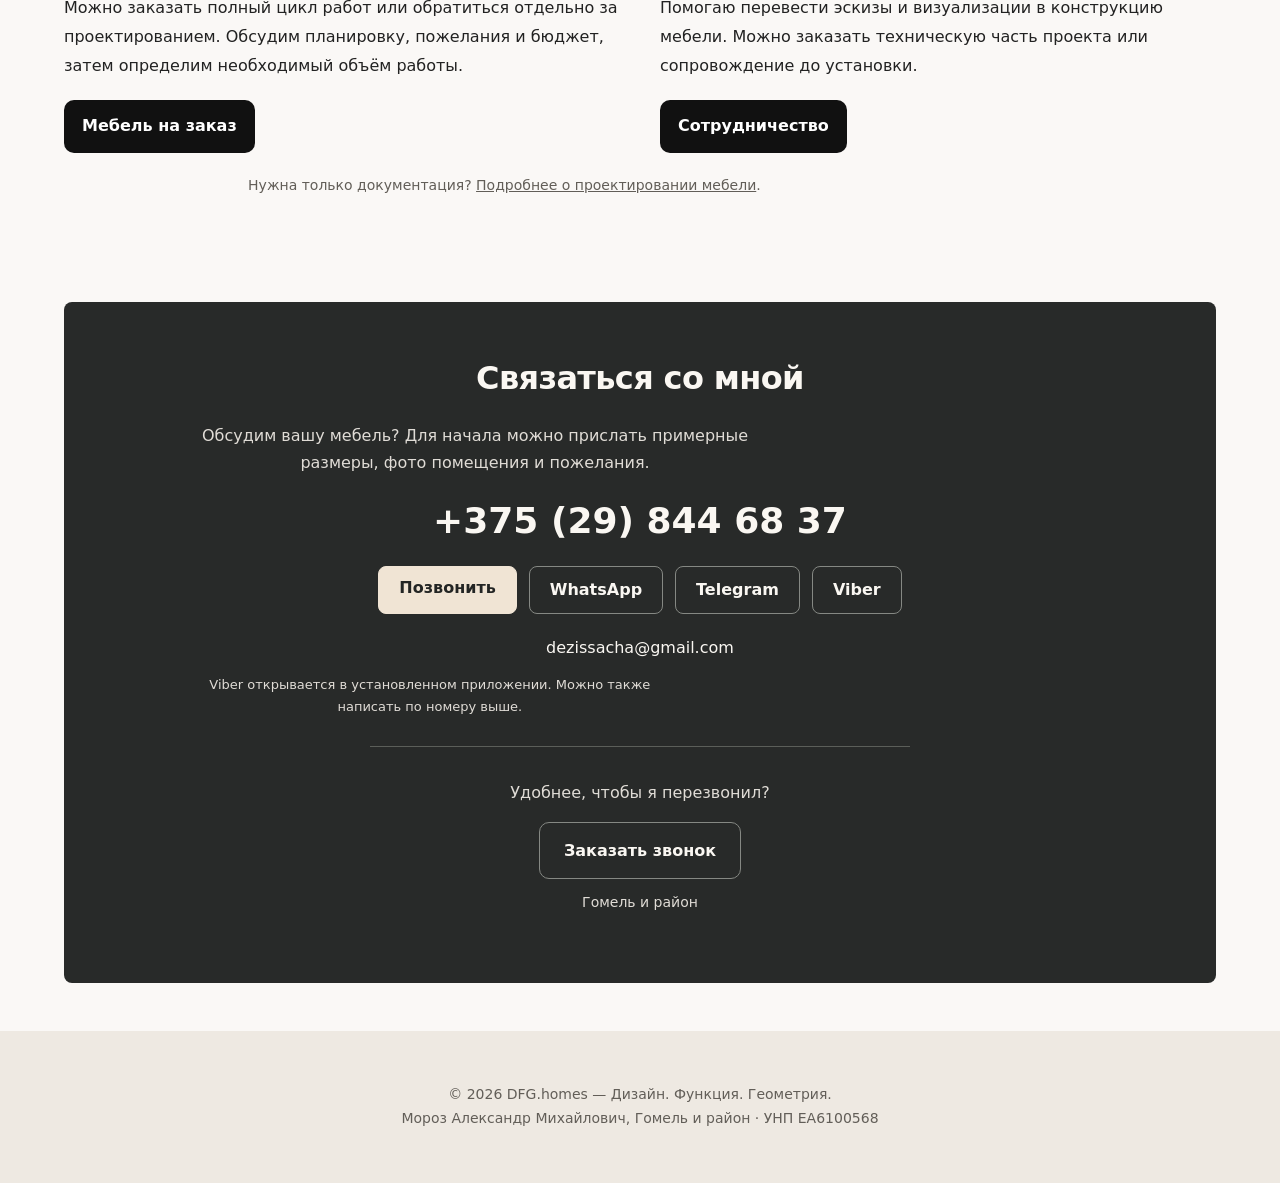
==== commit a1dccd82: "Add direct messenger contacts and refine styling and navigation" ====
--- a/site/about.html
+++ b/site/about.html
@@ -40,7 +40,7 @@
   }
   </script>
 
-  <link rel="stylesheet" href="style.css?v=c69a9fc893e4">
+  <link rel="stylesheet" href="style.css?v=ac22d71e25cf">
 </head>
 
 <body>
@@ -54,6 +54,7 @@
       </div>
     </a>
     <nav aria-label="Основная навигация">
+      <a href="index.html">Главная</a>
       <a href="custom.html">Мебель на заказ</a>
       <a href="designers.html">Дизайнерам</a>
       <a href="design.html">Проектирование</a>
@@ -69,8 +70,13 @@
     <h1>Александр Мороз</h1>
     <p>Мебельщик и сертифицированный проектировщик. Проектирую и собираю корпусную мебель — от обсуждения идеи до установки готового изделия.</p>
     <div class="copy">
-      <p><strong>Телефон / Viber / Telegram / WhatsApp:</strong> <a href="tel:+375298446837">+375 (29) 844 68 37</a></p>
+      <p><strong>Телефон:</strong> <a href="tel:+375298446837">+375 (29) 844 68 37</a></p>
       <p><strong>Email:</strong> <a href="mailto:dezissacha@gmail.com">dezissacha@gmail.com</a></p>
+      <div class="contact-shortcuts" aria-label="Написать в мессенджере">
+        <a class="contact-action" href="https://wa.me/375298446837" target="_blank" rel="noopener noreferrer" aria-label="Написать Александру в WhatsApp">WhatsApp</a>
+        <a class="contact-action" href="https://t.me/+375298446837" target="_blank" rel="noopener noreferrer" aria-label="Написать Александру в Telegram">Telegram</a>
+        <a class="contact-action" href="viber://chat?number=%2B375298446837" aria-label="Написать Александру в Viber">Viber</a>
+      </div>
     </div>
     <a class="btn" href="#contact">Обсудить проект</a>
   </section>
@@ -91,7 +97,7 @@
     </div>
   </section>
 
-  <section aria-labelledby="suppliers-title">
+  <section class="section-tone" aria-labelledby="suppliers-title">
     <h2 id="suppliers-title">Материалы и комплектация</h2>
     <div class="copy">
       <p>Работаю напрямую с поставщиками материалов и фурнитуры. Помогаю подобрать комплектующие под задачу и бюджет, согласовать состав заказа и организовать комплектацию проекта.</p>
@@ -118,13 +124,21 @@
 <section id="contact">
     <h2>Связаться со мной</h2>
     <div class="contact-wrap">
-      <p>Гомель и район</p>
-      <p><strong>Телефон / Viber / Telegram / WhatsApp:</strong><br> <a href="tel:+375298446837">+375 (29) 844 68 37</a>
-</p>
-      <p><strong>Email:</strong> <a href="mailto:dezissacha@gmail.com">dezissacha@gmail.com</a>
-</p>
-
-      <button class="btn" id="open-form" style="margin-top:18px;">Обсудить проект</button>
+      <p class="contact-intro">Обсудим вашу мебель? Для начала можно прислать примерные размеры, фото помещения и пожелания.</p>
+      <p><a href="tel:+375298446837" aria-label="Позвонить Александру: +375 29 844 68 37">+375 (29) 844 68 37</a></p>
+      <div class="contact-actions" aria-label="Способы связи">
+        <a class="contact-action contact-action-primary" href="tel:+375298446837">Позвонить</a>
+        <a class="contact-action" href="https://wa.me/375298446837" target="_blank" rel="noopener noreferrer" aria-label="Написать Александру в WhatsApp">WhatsApp</a>
+        <a class="contact-action" href="https://t.me/+375298446837" target="_blank" rel="noopener noreferrer" aria-label="Написать Александру в Telegram">Telegram</a>
+        <a class="contact-action" href="viber://chat?number=%2B375298446837" aria-label="Написать Александру в Viber">Viber</a>
+      </div>
+      <p class="contact-email"><a href="mailto:dezissacha@gmail.com">dezissacha@gmail.com</a></p>
+      <p class="contact-app-note">Viber открывается в установленном приложении. Можно также написать по номеру выше.</p>
+      <div class="callback-option">
+        <p>Удобнее, чтобы я перезвонил?</p>
+        <button class="btn" id="open-form" type="button">Заказать звонок</button>
+      </div>
+      <p class="contact-area">Гомель и район</p>
     </div>
   </section>
 </main>
--- a/site/style.css
+++ b/site/style.css
@@ -427,3 +427,83 @@
  .project-inclusions { margin-top:28px; }
  .design-hero::before { background:linear-gradient(90deg, rgba(15,23,29,.82), rgba(15,23,29,.64)); }
 }
+
+/* Warm section accents, readable text measures, and a clear contact ending. */
+:root {
+  --surface-warm:#eee7de;
+  --muted:#625e58;
+  --contact-bg:#282a29;
+  --contact-text:#faf7f2;
+}
+body { line-height:1.65; }
+header { line-height:1.4; }
+h1, h2, h3 { text-wrap:balance; }
+h2 { font-size:clamp(25px,2.5vw,32px); line-height:1.25; margin-bottom:28px; letter-spacing:-.02em; }
+h3 { line-height:1.35; }
+main.container { padding-top:32px; padding-bottom:48px; }
+main > section { padding-top:56px; padding-bottom:56px; }
+.page-intro { max-width:900px; }
+.page-intro h1 { font-size:clamp(32px,4vw,48px); line-height:1.15; letter-spacing:-.025em; }
+.page-intro p:not(.eyebrow) { max-width:65ch; font-size:clamp(17px,1.6vw,20px); line-height:1.7; }
+.lead { max-width:70ch; font-size:17px; line-height:1.75; margin-bottom:32px; }
+.copy { max-width:72ch; margin-inline:auto; line-height:1.8; }
+.two-column.copy { max-width:none; gap:40px; }
+.two-column.copy > div { min-width:0; max-width:60ch; }
+.copy p + p { margin-top:20px; }
+.copy h3 { font-size:20px; margin-bottom:14px; }
+.detail-list li + li { margin-top:8px; }
+.note { max-width:88ch; margin:20px auto 0; line-height:1.75; }
+.step h3 { font-size:18px; line-height:1.35; margin-bottom:12px; }
+.step p, .why-item p { line-height:1.75; }
+.service-card h3 { line-height:1.3; }
+.service-card p { line-height:1.75; }
+.project-copy { max-width:65ch; }
+.price-list { max-width:900px; margin-inline:auto; }
+.section-tone { background:var(--surface-warm); padding:48px 36px; margin-block:20px; border-radius:8px; }
+.section-tone .price-list { background:rgba(255,255,255,.75); }
+#contact { background:var(--contact-bg); color:var(--contact-text); margin-top:48px; padding:56px 24px; border-radius:8px; }
+#contact h2 { color:var(--contact-text); margin-bottom:24px; }
+#contact .contact-wrap p { color:#e0dcd6; margin:12px 0; }
+#contact a { color:var(--contact-text); text-underline-offset:4px; }
+#contact a:hover { text-decoration:underline; }
+#contact a[href^="tel:"] { display:inline-block; font-size:clamp(24px,3vw,36px); line-height:1.4; font-weight:650; margin-top:8px; }
+#contact a[href^="mailto:"] { overflow-wrap:anywhere; }
+#contact .btn { background:#f0e4d4; color:#232524; padding:14px 24px; }
+#contact :focus-visible { outline-color:#f0d0a6; }
+footer { background:#eee9e2; line-height:1.7; margin-top:0; }
+@media(max-width:700px) {
+ main.container { padding-top:20px; padding-bottom:24px; }
+ main > section { padding-top:36px; padding-bottom:36px; }
+ .section-tone { padding:32px 20px; margin-block:12px; }
+ .two-column.copy { gap:28px; }
+ .lead { font-size:16px; line-height:1.75; }
+ h2 { margin-bottom:24px; }
+ #contact { margin-top:32px; padding:36px 20px; }
+ #contact strong { font-size:14px; }
+}
+
+/* Direct contact actions, with a separate callback option. */
+#contact .contact-intro { max-width:56ch; margin:0 auto 20px; }
+.contact-actions, .contact-shortcuts { display:flex; flex-wrap:wrap; justify-content:center; gap:12px; margin:20px 0; }
+.contact-action { display:inline-flex; align-items:center; justify-content:center; min-height:48px; padding:10px 20px; border:1px solid currentColor; border-radius:8px; font-size:16px; font-weight:650; line-height:1.4; }
+#contact .contact-actions a { color:var(--contact-text); font-size:16px; font-weight:650; line-height:1.4; margin:0; }
+#contact .contact-action { border-color:#858883; }
+#contact .contact-action:hover { background:#3b3e3b; text-decoration:none; }
+#contact .contact-actions .contact-action-primary { background:#f0e4d4; color:#232524; border-color:#f0e4d4; }
+#contact .contact-action-primary:hover { background:#fff2df; }
+#contact .contact-email { margin:24px 0 12px; }
+#contact .contact-app-note { font-size:13px; color:#d0cdc7; max-width:58ch; margin-inline:auto; }
+.callback-option { border-top:1px solid #5b5e59; margin:28px auto 0; padding-top:20px; max-width:540px; }
+#contact .callback-option .btn { border:1px solid #858883; color:var(--contact-text); background:transparent; margin-top:4px; min-height:48px; }
+#contact .callback-option .btn:hover { background:#3b3e3b; }
+#contact .contact-area { margin-top:24px; font-size:14px; color:#d0cdc7; }
+.contact-shortcuts { justify-content:flex-start; }
+.page-intro .contact-shortcuts { margin-bottom:24px; }
+.contact-shortcuts .contact-action { font-size:15px; }
+.contact-shortcuts .contact-action:hover { background:var(--surface-warm); }
+@media(max-width:480px) {
+ .contact-actions { display:grid; grid-template-columns:repeat(2,minmax(0,1fr)); gap:10px; }
+ .contact-actions .contact-action { min-width:0; padding:10px; }
+ .contact-shortcuts { gap:8px; }
+ .contact-shortcuts .contact-action { padding:10px 12px; }
+}
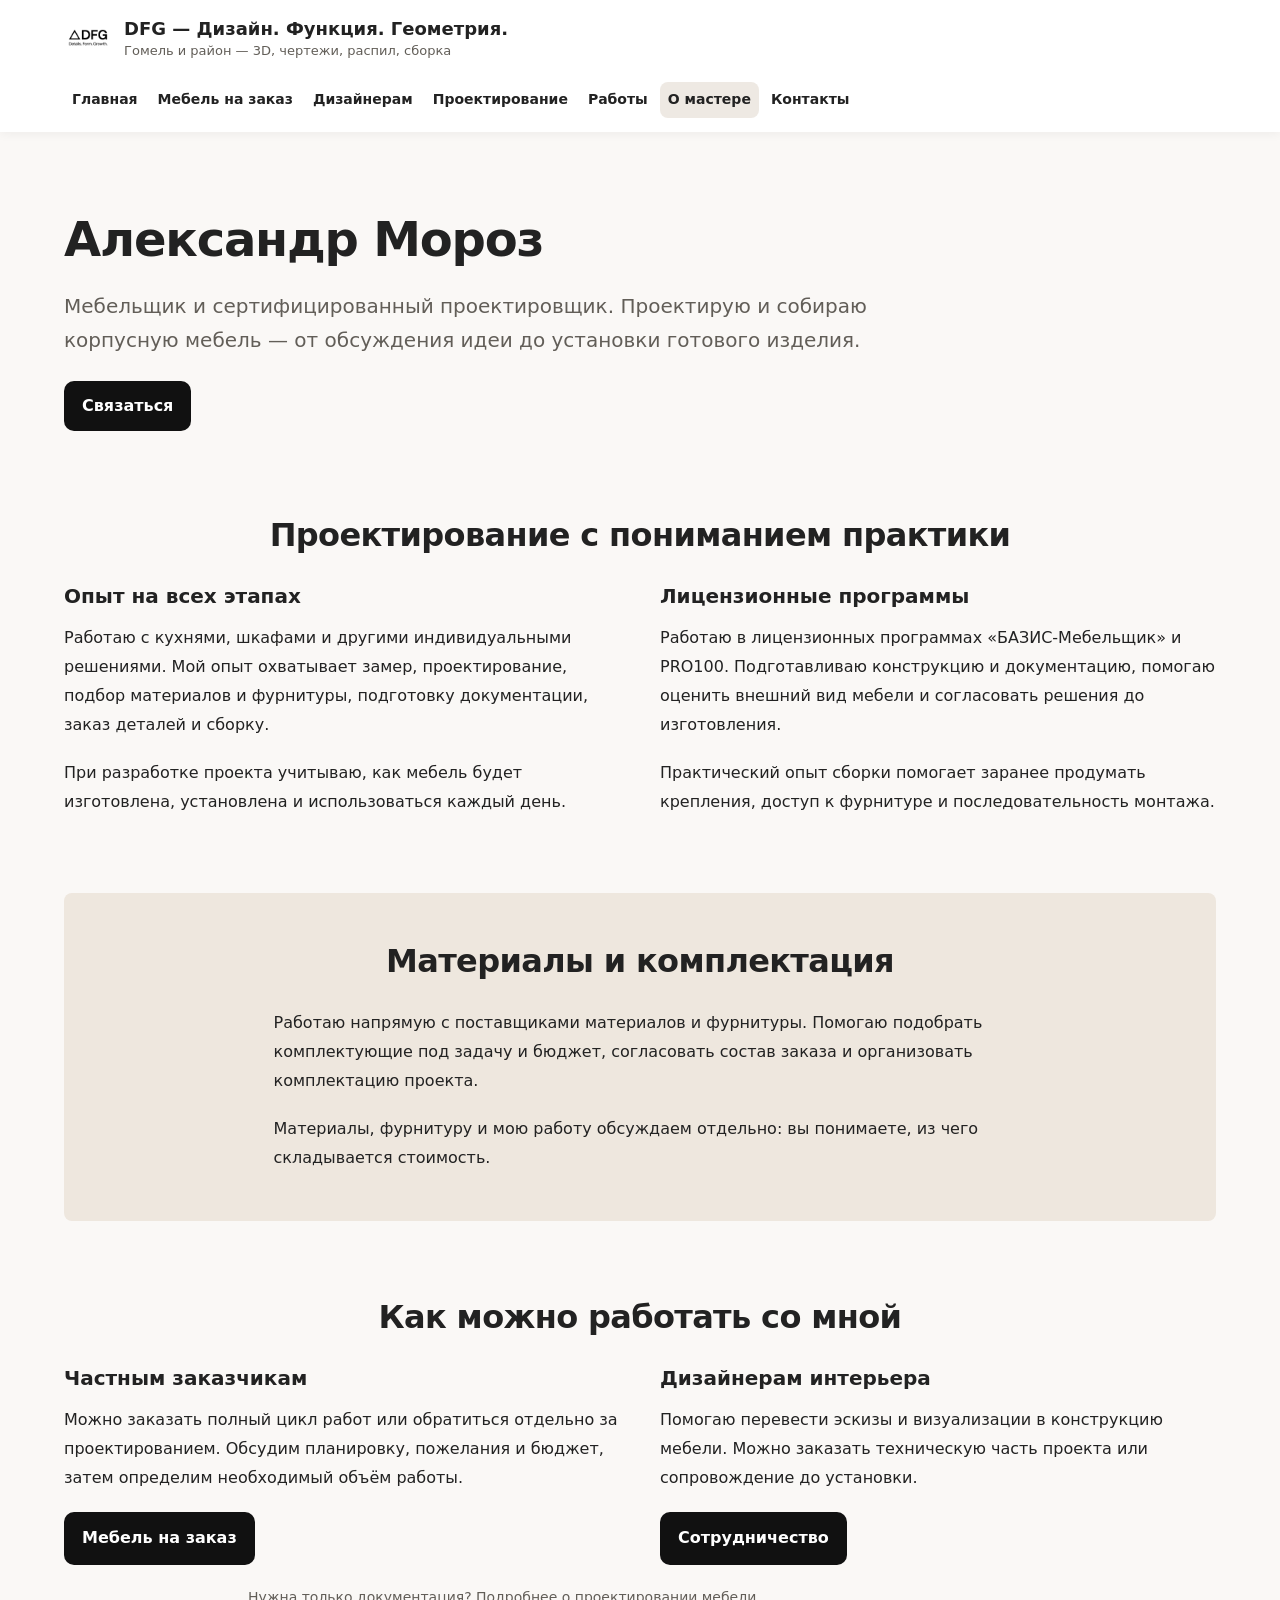
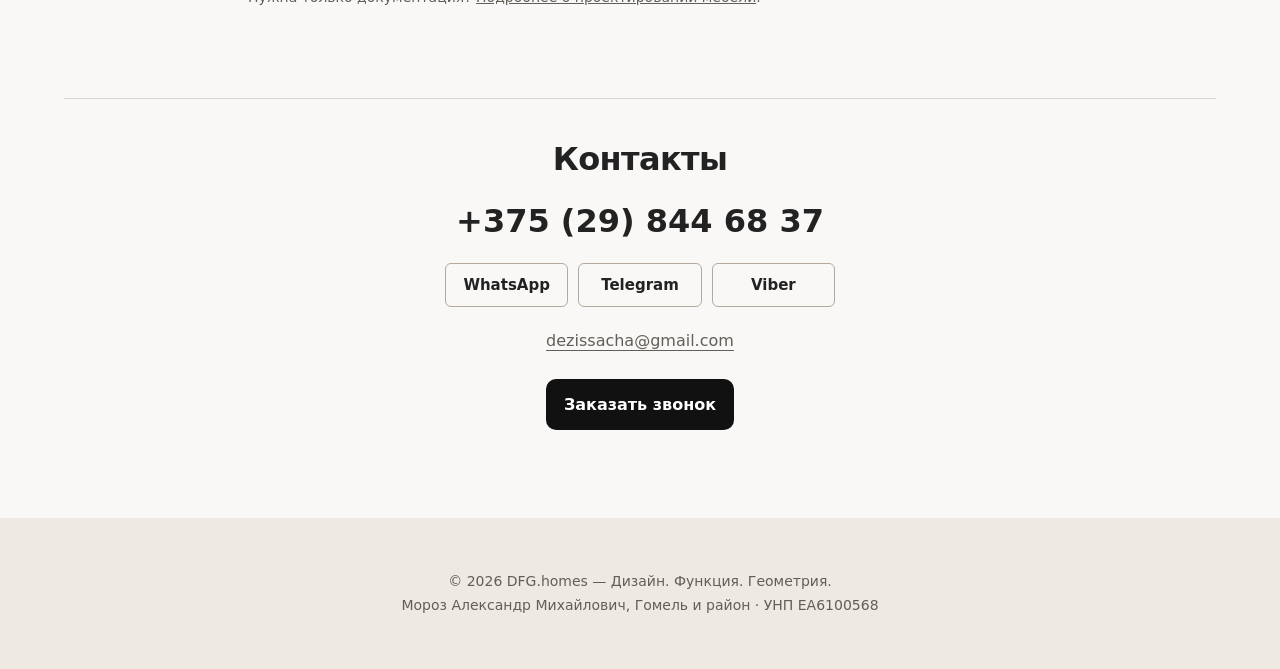
==== commit 1ead0f5e: "Simplify contacts and remove dark panel and duplicate profile details" ====
--- a/site/about.html
+++ b/site/about.html
@@ -40,7 +40,7 @@
   }
   </script>
 
-  <link rel="stylesheet" href="style.css?v=ac22d71e25cf">
+  <link rel="stylesheet" href="style.css?v=a4372f8270b8">
 </head>
 
 <body>
@@ -69,16 +69,7 @@
 
     <h1>Александр Мороз</h1>
     <p>Мебельщик и сертифицированный проектировщик. Проектирую и собираю корпусную мебель — от обсуждения идеи до установки готового изделия.</p>
-    <div class="copy">
-      <p><strong>Телефон:</strong> <a href="tel:+375298446837">+375 (29) 844 68 37</a></p>
-      <p><strong>Email:</strong> <a href="mailto:dezissacha@gmail.com">dezissacha@gmail.com</a></p>
-      <div class="contact-shortcuts" aria-label="Написать в мессенджере">
-        <a class="contact-action" href="https://wa.me/375298446837" target="_blank" rel="noopener noreferrer" aria-label="Написать Александру в WhatsApp">WhatsApp</a>
-        <a class="contact-action" href="https://t.me/+375298446837" target="_blank" rel="noopener noreferrer" aria-label="Написать Александру в Telegram">Telegram</a>
-        <a class="contact-action" href="viber://chat?number=%2B375298446837" aria-label="Написать Александру в Viber">Viber</a>
-      </div>
-    </div>
-    <a class="btn" href="#contact">Обсудить проект</a>
+<a class="btn" href="#contact">Связаться</a>
   </section>
 
   <section aria-labelledby="experience-title">
@@ -122,23 +113,16 @@
     <p class="note">Нужна только документация? <a href="design.html"><u>Подробнее о проектировании мебели</u></a>.</p>
   </section>
 <section id="contact">
-    <h2>Связаться со мной</h2>
+    <h2>Контакты</h2>
     <div class="contact-wrap">
-      <p class="contact-intro">Обсудим вашу мебель? Для начала можно прислать примерные размеры, фото помещения и пожелания.</p>
-      <p><a href="tel:+375298446837" aria-label="Позвонить Александру: +375 29 844 68 37">+375 (29) 844 68 37</a></p>
-      <div class="contact-actions" aria-label="Способы связи">
-        <a class="contact-action contact-action-primary" href="tel:+375298446837">Позвонить</a>
-        <a class="contact-action" href="https://wa.me/375298446837" target="_blank" rel="noopener noreferrer" aria-label="Написать Александру в WhatsApp">WhatsApp</a>
-        <a class="contact-action" href="https://t.me/+375298446837" target="_blank" rel="noopener noreferrer" aria-label="Написать Александру в Telegram">Telegram</a>
-        <a class="contact-action" href="viber://chat?number=%2B375298446837" aria-label="Написать Александру в Viber">Viber</a>
+      <p class="contact-phone"><a href="tel:+375298446837" aria-label="Позвонить Александру: +375 29 844 68 37">+375 (29) 844 68 37</a></p>
+      <div class="contact-actions" aria-label="Написать в мессенджере">
+        <a class="contact-action" href="https://wa.me/375298446837" target="_blank" rel="noopener noreferrer">WhatsApp</a>
+        <a class="contact-action" href="https://t.me/+375298446837" target="_blank" rel="noopener noreferrer">Telegram</a>
+        <a class="contact-action" href="viber://chat?number=%2B375298446837" title="Открыть Viber">Viber</a>
       </div>
       <p class="contact-email"><a href="mailto:dezissacha@gmail.com">dezissacha@gmail.com</a></p>
-      <p class="contact-app-note">Viber открывается в установленном приложении. Можно также написать по номеру выше.</p>
-      <div class="callback-option">
-        <p>Удобнее, чтобы я перезвонил?</p>
-        <button class="btn" id="open-form" type="button">Заказать звонок</button>
-      </div>
-      <p class="contact-area">Гомель и район</p>
+      <button class="btn" id="open-form" type="button">Заказать звонок</button>
     </div>
   </section>
 </main>
--- a/site/style.css
+++ b/site/style.css
@@ -432,8 +432,6 @@
 :root {
   --surface-warm:#eee7de;
   --muted:#625e58;
-  --contact-bg:#282a29;
-  --contact-text:#faf7f2;
 }
 body { line-height:1.65; }
 header { line-height:1.4; }
@@ -461,15 +459,6 @@
 .price-list { max-width:900px; margin-inline:auto; }
 .section-tone { background:var(--surface-warm); padding:48px 36px; margin-block:20px; border-radius:8px; }
 .section-tone .price-list { background:rgba(255,255,255,.75); }
-#contact { background:var(--contact-bg); color:var(--contact-text); margin-top:48px; padding:56px 24px; border-radius:8px; }
-#contact h2 { color:var(--contact-text); margin-bottom:24px; }
-#contact .contact-wrap p { color:#e0dcd6; margin:12px 0; }
-#contact a { color:var(--contact-text); text-underline-offset:4px; }
-#contact a:hover { text-decoration:underline; }
-#contact a[href^="tel:"] { display:inline-block; font-size:clamp(24px,3vw,36px); line-height:1.4; font-weight:650; margin-top:8px; }
-#contact a[href^="mailto:"] { overflow-wrap:anywhere; }
-#contact .btn { background:#f0e4d4; color:#232524; padding:14px 24px; }
-#contact :focus-visible { outline-color:#f0d0a6; }
 footer { background:#eee9e2; line-height:1.7; margin-top:0; }
 @media(max-width:700px) {
  main.container { padding-top:20px; padding-bottom:24px; }
@@ -478,32 +467,22 @@
  .two-column.copy { gap:28px; }
  .lead { font-size:16px; line-height:1.75; }
  h2 { margin-bottom:24px; }
- #contact { margin-top:32px; padding:36px 20px; }
- #contact strong { font-size:14px; }
-}
-
-/* Direct contact actions, with a separate callback option. */
-#contact .contact-intro { max-width:56ch; margin:0 auto 20px; }
-.contact-actions, .contact-shortcuts { display:flex; flex-wrap:wrap; justify-content:center; gap:12px; margin:20px 0; }
-.contact-action { display:inline-flex; align-items:center; justify-content:center; min-height:48px; padding:10px 20px; border:1px solid currentColor; border-radius:8px; font-size:16px; font-weight:650; line-height:1.4; }
-#contact .contact-actions a { color:var(--contact-text); font-size:16px; font-weight:650; line-height:1.4; margin:0; }
-#contact .contact-action { border-color:#858883; }
-#contact .contact-action:hover { background:#3b3e3b; text-decoration:none; }
-#contact .contact-actions .contact-action-primary { background:#f0e4d4; color:#232524; border-color:#f0e4d4; }
-#contact .contact-action-primary:hover { background:#fff2df; }
-#contact .contact-email { margin:24px 0 12px; }
-#contact .contact-app-note { font-size:13px; color:#d0cdc7; max-width:58ch; margin-inline:auto; }
-.callback-option { border-top:1px solid #5b5e59; margin:28px auto 0; padding-top:20px; max-width:540px; }
-#contact .callback-option .btn { border:1px solid #858883; color:var(--contact-text); background:transparent; margin-top:4px; min-height:48px; }
-#contact .callback-option .btn:hover { background:#3b3e3b; }
-#contact .contact-area { margin-top:24px; font-size:14px; color:#d0cdc7; }
-.contact-shortcuts { justify-content:flex-start; }
-.page-intro .contact-shortcuts { margin-bottom:24px; }
-.contact-shortcuts .contact-action { font-size:15px; }
-.contact-shortcuts .contact-action:hover { background:var(--surface-warm); }
-@media(max-width:480px) {
- .contact-actions { display:grid; grid-template-columns:repeat(2,minmax(0,1fr)); gap:10px; }
- .contact-actions .contact-action { min-width:0; padding:10px; }
- .contact-shortcuts { gap:8px; }
- .contact-shortcuts .contact-action { padding:10px 12px; }
-}
+}
+
+
+/* Compact contact section on the same light background as the page. */
+#contact { border-top:1px solid #dcd5cc; margin-top:32px; padding:40px 0; }
+#contact h2 { margin-bottom:20px; }
+#contact .contact-wrap { max-width:480px; }
+#contact .contact-phone { margin:0 0 20px; }
+.contact-phone a { display:inline-block; font-size:clamp(24px,3vw,32px); font-weight:650; line-height:1.4; color:var(--text); }
+.contact-actions { display:grid; grid-template-columns:repeat(3,minmax(0,1fr)); gap:10px; margin:0 auto; max-width:390px; }
+.contact-action { display:flex; align-items:center; justify-content:center; min-height:44px; border:1px solid #b4a99b; border-radius:6px; color:var(--text); font-size:15px; font-weight:600; line-height:1.4; padding:10px 8px; }
+.contact-action:hover { background:var(--surface-warm); }
+#contact .contact-email { margin:20px 0 24px; overflow-wrap:anywhere; }
+.contact-email a { text-decoration:underline; text-underline-offset:4px; }
+#contact .btn { min-height:44px; }
+@media(max-width:700px) {
+ #contact { margin-top:24px; padding:32px 0; }
+ .contact-action { font-size:14px; }
+}
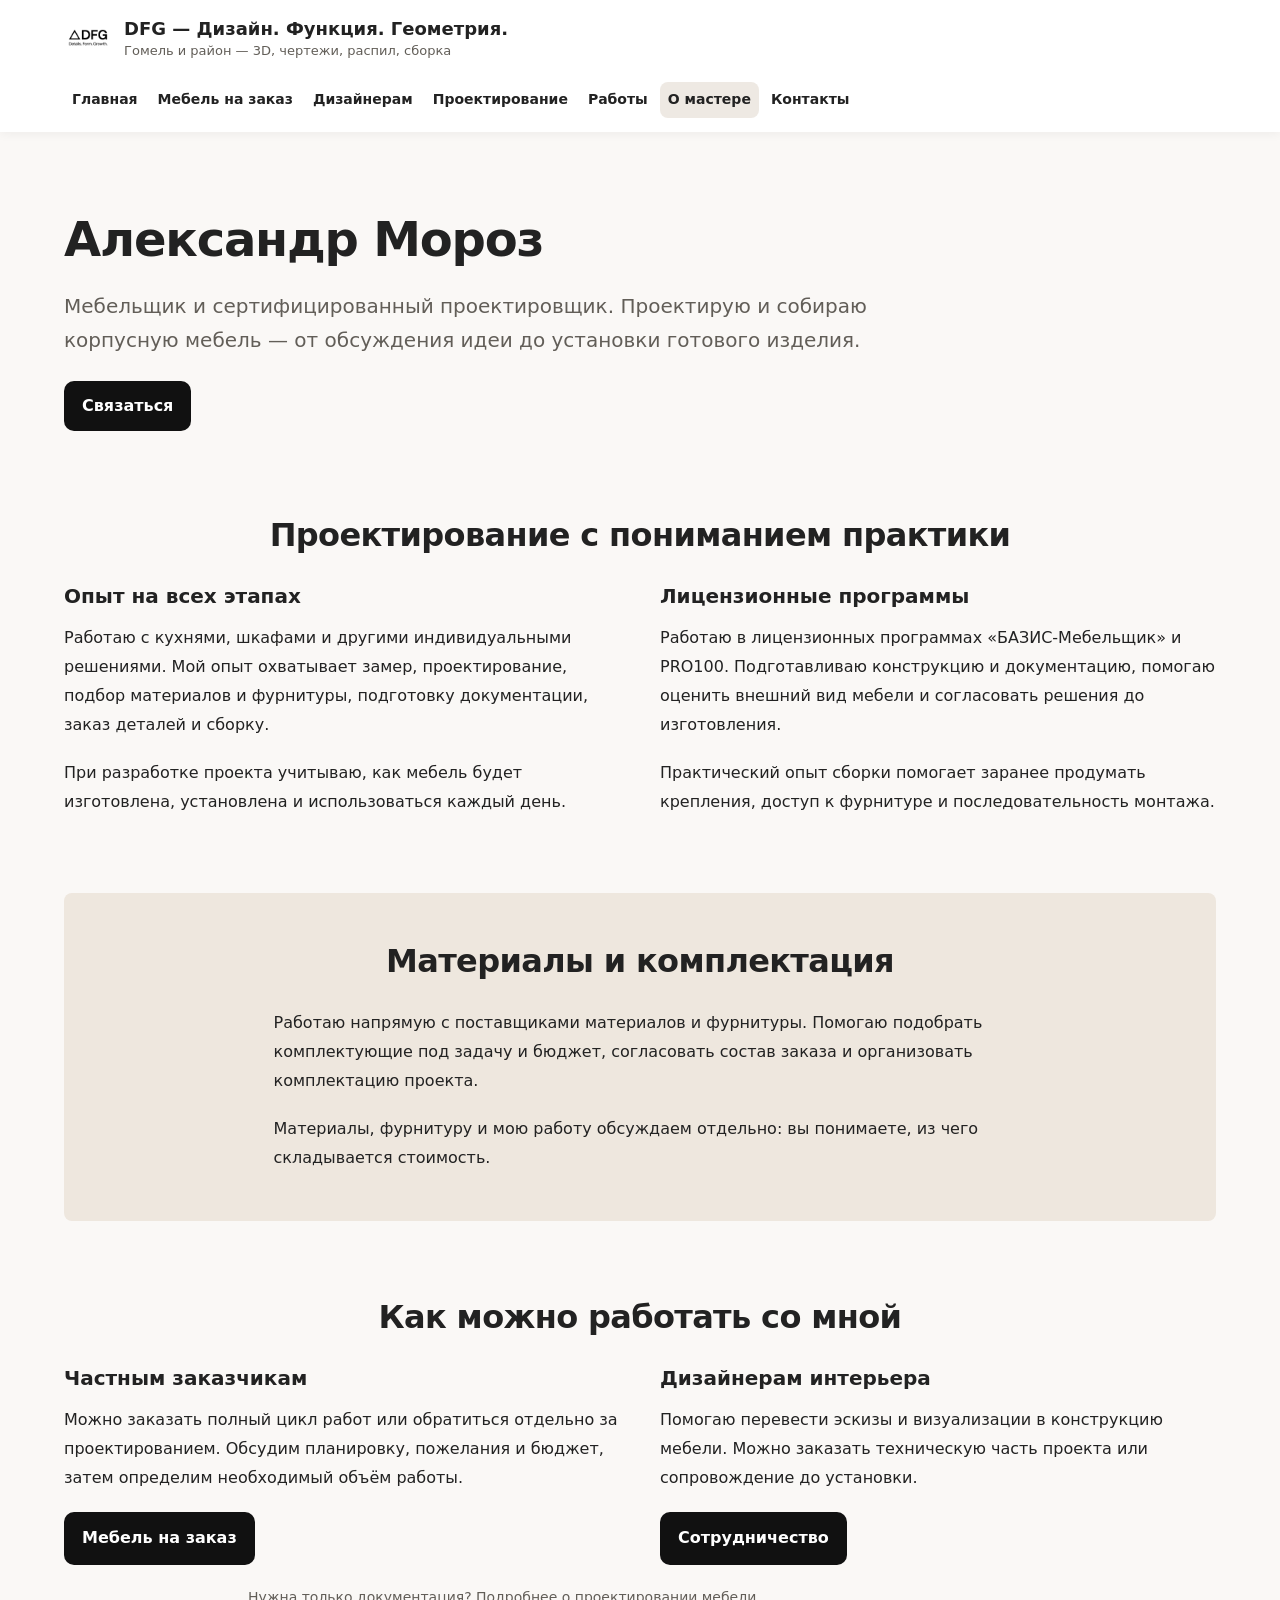
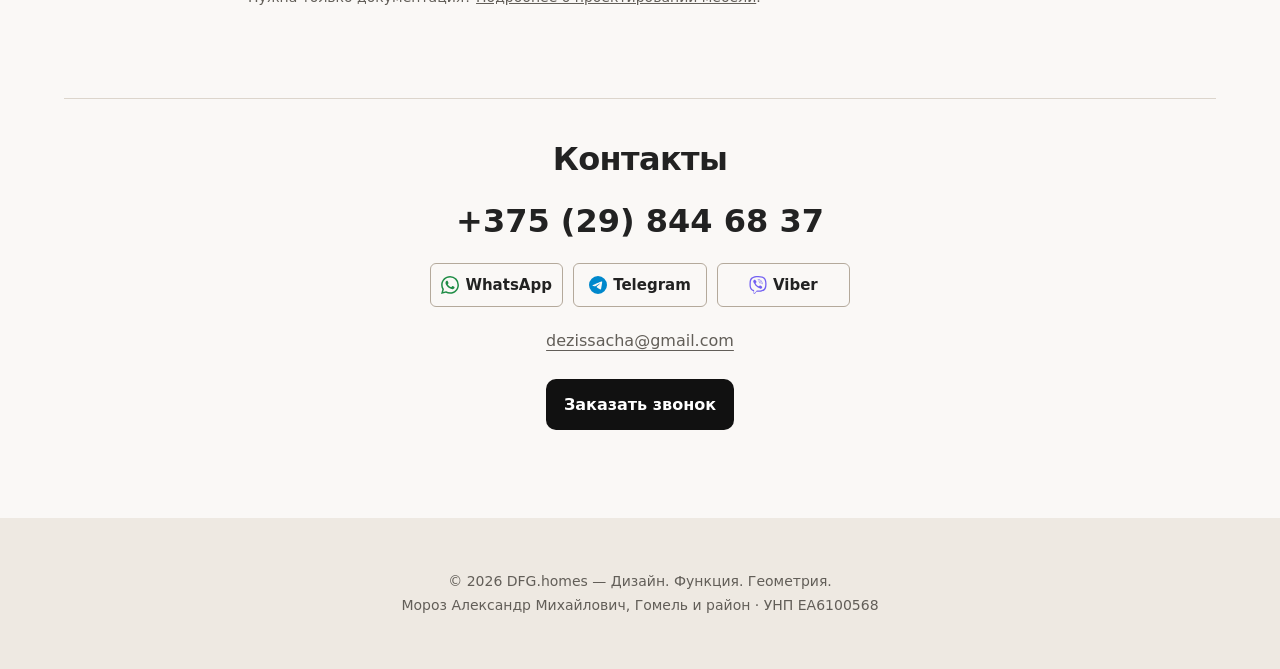
==== commit fed49a9b: "Add local messenger icons to contact buttons" ====
--- a/site/about.html
+++ b/site/about.html
@@ -40,7 +40,7 @@
   }
   </script>
 
-  <link rel="stylesheet" href="style.css?v=a4372f8270b8">
+  <link rel="stylesheet" href="style.css?v=839a6c6e5438">
 </head>
 
 <body>
@@ -117,9 +117,9 @@
     <div class="contact-wrap">
       <p class="contact-phone"><a href="tel:+375298446837" aria-label="Позвонить Александру: +375 29 844 68 37">+375 (29) 844 68 37</a></p>
       <div class="contact-actions" aria-label="Написать в мессенджере">
-        <a class="contact-action" href="https://wa.me/375298446837" target="_blank" rel="noopener noreferrer">WhatsApp</a>
-        <a class="contact-action" href="https://t.me/+375298446837" target="_blank" rel="noopener noreferrer">Telegram</a>
-        <a class="contact-action" href="viber://chat?number=%2B375298446837" title="Открыть Viber">Viber</a>
+        <a class="contact-action" href="https://wa.me/375298446837" target="_blank" rel="noopener noreferrer"><img class="messenger-icon" src="img/icons/whatsapp.svg" width="18" height="18" alt="" aria-hidden="true"><span>WhatsApp</span></a>
+        <a class="contact-action" href="https://t.me/+375298446837" target="_blank" rel="noopener noreferrer"><img class="messenger-icon" src="img/icons/telegram.svg" width="18" height="18" alt="" aria-hidden="true"><span>Telegram</span></a>
+        <a class="contact-action" href="viber://chat?number=%2B375298446837" title="Открыть Viber"><img class="messenger-icon" src="img/icons/viber.svg" width="18" height="18" alt="" aria-hidden="true"><span>Viber</span></a>
       </div>
       <p class="contact-email"><a href="mailto:dezissacha@gmail.com">dezissacha@gmail.com</a></p>
       <button class="btn" id="open-form" type="button">Заказать звонок</button>
@@ -162,6 +162,6 @@
   </div>
 </footer>
 
-<script src="site.js?v=1a0e7bea8376" defer></script>
+<script src="site.js?v=2609d48644e8" defer></script>
 </body>
 </html>
--- a/site/style.css
+++ b/site/style.css
@@ -486,3 +486,13 @@
  #contact { margin-top:24px; padding:32px 0; }
  .contact-action { font-size:14px; }
 }
+
+/* The brand row scrolls away naturally; mobile navigation stays visible. */
+@media(max-width:700px) {
+ header { top:var(--mobile-header-top, 0px); }
+}
+
+/* Local brand icons supplement visible messenger names. */
+.contact-actions { max-width:420px; grid-template-columns:repeat(auto-fit,minmax(105px,1fr)); }
+.contact-action { gap:6px; white-space:nowrap; }
+.messenger-icon { display:block; flex:0 0 18px; width:18px; height:18px; }
